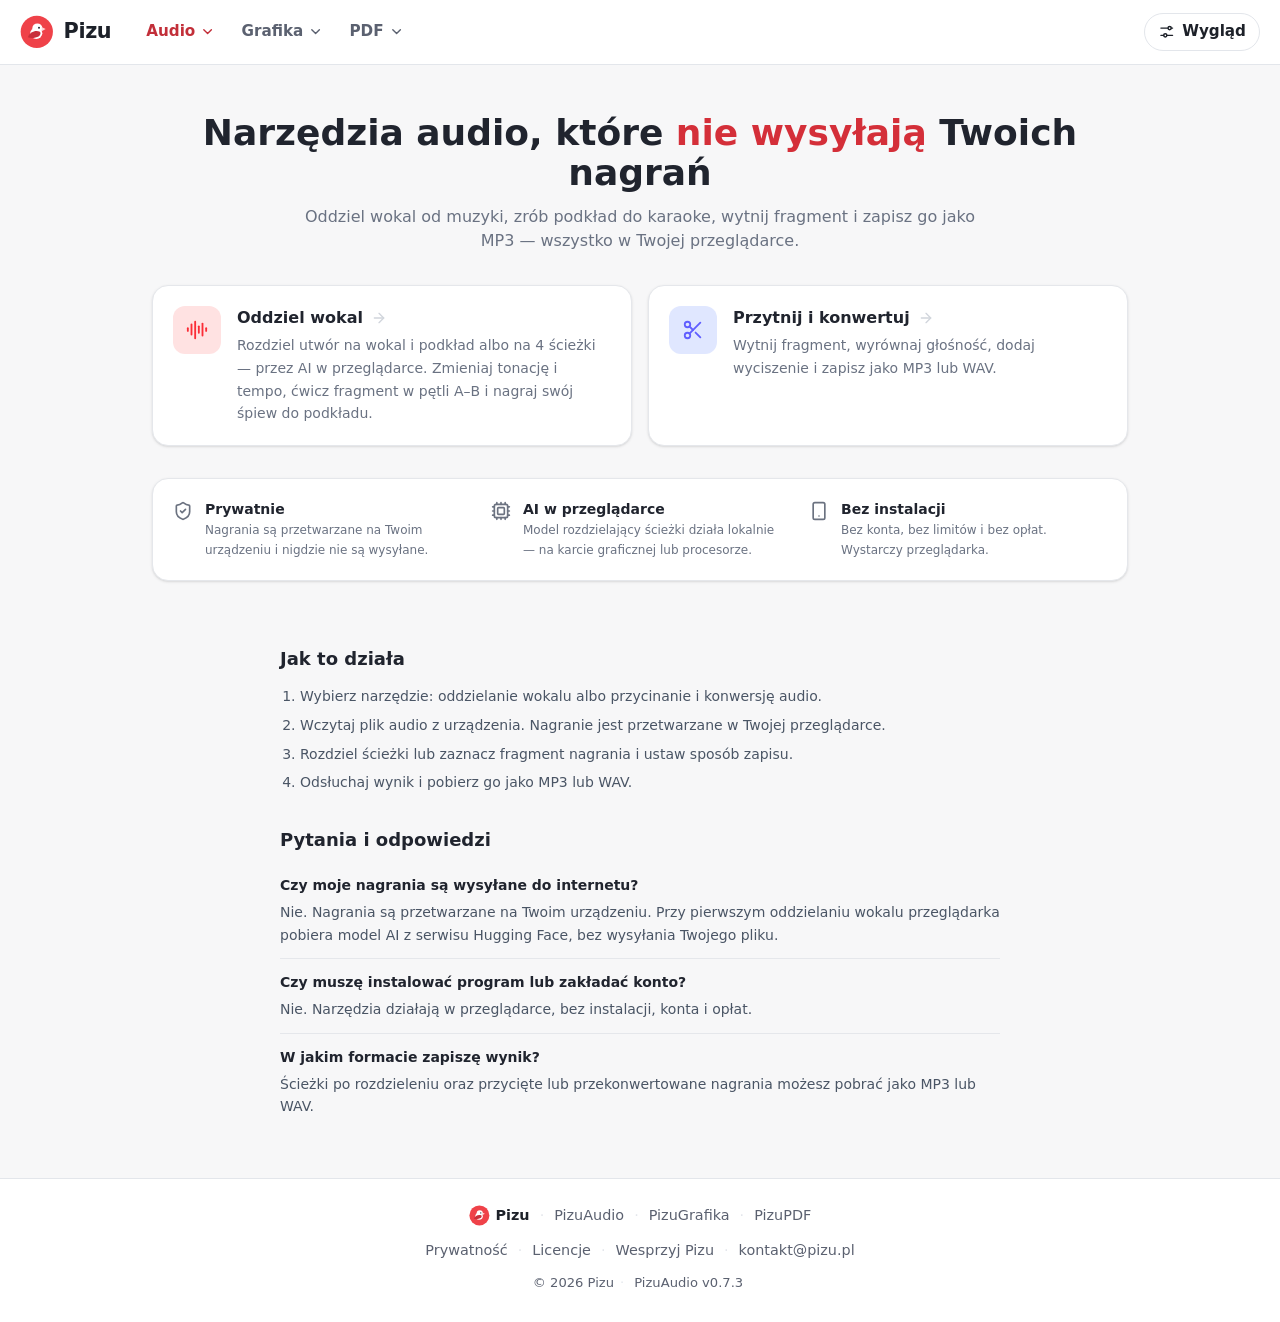
==== oddziel-wokal/index.html @ 80694b1b "Wdrożenie 0.7.3 (2026-10-23 07:40) Źródło: pizu-audio daf55ec" ====
<!DOCTYPE html>
<html lang="pl">
  <head>
    <meta charset="UTF-8" />
    <!-- every address (/, /oddziel-wokal/, …) loads files from the site root — see lib/routes.ts -->
    <base href="/" />
    <meta name="viewport" content="width=device-width, initial-scale=1.0" />
    <meta
      http-equiv="Content-Security-Policy"
      content="default-src 'self'; script-src 'self' 'wasm-unsafe-eval'; style-src 'self' 'unsafe-inline'; img-src 'self' data: blob:; media-src 'self' blob:; font-src 'self' data:; worker-src 'self' blob:; connect-src 'self' https://huggingface.co https://*.hf.co; base-uri 'self'; form-action 'none'"
    />
    <meta name="description" content="Rozdziel piosenkę na wokal i podkład albo na 4 ścieżki dzięki AI w przeglądarce. Zmień tonację i tempo, ćwicz w pętli A–B i nagraj karaoke. Bez wysyłania nagrań." />
    <link rel="canonical" href="https://audio.pizu.pl/oddziel-wokal/" />
    <!-- link previews: scripts/tool-pages.mjs sets og:title, og:description and og:url for every tool page;
         the image is shared (pizu-pl: scripts/og-image-tool.html → node scripts/og-image.mjs) -->
    <meta property="og:title" content="Oddziel wokal od muzyki — podkład do karaoke | PizuAudio" />
    <meta property="og:description" content="Rozdziel piosenkę na wokal i podkład albo na 4 ścieżki dzięki AI w przeglądarce. Zmień tonację i tempo, ćwicz w pętli A–B i nagraj karaoke. Bez wysyłania nagrań." />
    <meta property="og:type" content="website" />
    <meta property="og:url" content="https://audio.pizu.pl/oddziel-wokal/" />
    <meta property="og:site_name" content="PizuAudio" />
    <meta property="og:locale" content="pl_PL" />
    <meta property="og:image" content="https://audio.pizu.pl/og-image.png" />
    <meta property="og:image:type" content="image/png" />
    <meta property="og:image:width" content="1200" />
    <meta property="og:image:height" content="630" />
    <meta property="og:image:alt" content="Ptak Pizu i napis: PizuAudio — narzędzia, które nie wysyłają Twoich plików. Oddziel wokal, przytnij, MP3 i WAV." />
    <meta name="twitter:card" content="summary_large_image" />
    <link rel="icon" type="image/png" href="./favicon.png" />
    <!-- applies saved theme / contrast / text size before the first paint -->
    <script src="./settings-init.js"></script>
    <title>Oddziel wokal od muzyki — podkład do karaoke | PizuAudio</title>
    <script type="module" crossorigin src="./assets/index-DlDns-Rc.js"></script>
    <link rel="stylesheet" crossorigin href="./assets/index-CLiriAs9.css">
    <script id="page-structured-data" type="application/ld+json">{"@context":"https://schema.org","@graph":[{"@type":"SoftwareApplication","name":"Oddziel wokal od muzyki","description":"Rozdziel piosenkę na wokal i podkład albo na 4 ścieżki dzięki AI w przeglądarce. Zmień tonację i tempo, ćwicz w pętli A–B i nagraj karaoke. Bez wysyłania nagrań.","applicationCategory":"MultimediaApplication","operatingSystem":"Dowolny — działa w przeglądarce","offers":{"@type":"Offer","price":0,"priceCurrency":"PLN"},"url":"https://audio.pizu.pl/oddziel-wokal/"},{"@type":"FAQPage","url":"https://audio.pizu.pl/oddziel-wokal/","mainEntity":[{"@type":"Question","name":"Czy nagranie trafia na serwer?","acceptedAnswer":{"@type":"Answer","text":"Nie. Rozdzielanie odbywa się na Twoim urządzeniu. Z internetu pobierany jest tylko model AI (z serwisu Hugging Face) — bez Twoich nagrań."}},{"@type":"Question","name":"Ile trwa rozdzielanie?","acceptedAnswer":{"@type":"Answer","text":"Zależy od długości utworu i mocy komputera — od kilkudziesięciu sekund do kilku minut. W tym czasie możesz korzystać z innych narzędzi; rozdzielanie trwa dalej."}},{"@type":"Question","name":"Jak zrobić podkład do karaoke?","acceptedAnswer":{"@type":"Answer","text":"Po rozdzieleniu wybierz w mikserze „Karaoke (bez wokalu)” i pobierz podkład albo od razu nagraj do niego swój śpiew."}},{"@type":"Question","name":"Czy mogę zmienić tonację piosenki?","acceptedAnswer":{"@type":"Answer","text":"Tak — w mikserze zmienisz tonację i tempo, np. żeby dopasować utwór do swojego głosu."}}]}]}</script>
  </head>
  <body>
    <div id="root"><!-- pizu:static-content -->
    <div class="flex flex-col min-h-screen">
      <pizu-header site="audio" tool="oddziel-wokal" settings=""></pizu-header>
      <main id="main" tabindex="-1" class="flex-1 focus:outline-none">
        <div class="max-w-4xl mx-auto px-4 md:px-6 pt-6 pb-5">
        <div class="flex items-center gap-3">
          <div class="w-10 h-10 bg-red-100 text-red-500 rounded-xl flex items-center justify-center shrink-0"><svg xmlns="http://www.w3.org/2000/svg" width="20" height="20" viewBox="0 0 24 24" fill="none" stroke="currentColor" stroke-width="2" stroke-linecap="round" stroke-linejoin="round" class="lucide lucide-audio-lines" aria-hidden="true"><path d="M2 10v3"></path><path d="M6 6v11"></path><path d="M10 3v18"></path><path d="M14 8v7"></path><path d="M18 5v13"></path><path d="M22 10v3"></path></svg></div>
          <div>
            <h1 class="text-xl font-bold text-ink">Oddziel wokal od muzyki</h1>
            <p class="text-sm text-gray-500">Wokal, podkład i 4 osobne ścieżki — rozdzielane przez AI na Twoim urządzeniu.</p>
          </div>
        </div>
      </div>
        <section aria-labelledby="info-separate" class="max-w-3xl mx-auto px-4 sm:px-6 pt-4 pb-12 text-sm text-gray-600 leading-relaxed">
        <h2 id="info-separate" class="text-lg font-bold text-ink">Jak to działa</h2>
        <p class="mt-2">Rozdzielasz utwór na wokal i podkład — albo na cztery ścieżki — modelem AI, który działa w Twojej przeglądarce. Nagranie nie jest nigdzie wysyłane.</p>
        <ol class="mt-3 space-y-1.5 list-decimal pl-5">
          <li>Wczytaj plik audio — MP3, WAV, FLAC, OGG, M4A i inne, które obsługuje Twoja przeglądarka.</li>
          <li>Rozdziel nagranie na wokal i podkład albo na cztery ścieżki. Przy pierwszym użyciu przeglądarka pobierze model AI (ok. 172 MB) i zapamięta go na kolejne razy.</li>
          <li>Słuchaj w mikserze: karaoke bez wokalu, sam wokal, bez perkusji albo bez basu. Zmieniaj tonację i tempo, ćwicz fragment w pętli A–B.</li>
          <li>Pobierz ścieżki jako MP3 lub WAV albo nagraj swój śpiew do podkładu.</li>
        </ol>
        <h2 class="mt-8 text-lg font-bold text-ink">Pytania i odpowiedzi</h2>
        <dl class="mt-2 divide-y divide-gray-200">
          <div class="py-3"><dt class="font-semibold text-ink">Czy nagranie trafia na serwer?</dt><dd class="mt-1">Nie. Rozdzielanie odbywa się na Twoim urządzeniu. Z internetu pobierany jest tylko model AI (z serwisu Hugging Face) — bez Twoich nagrań.</dd></div>
          <div class="py-3"><dt class="font-semibold text-ink">Ile trwa rozdzielanie?</dt><dd class="mt-1">Zależy od długości utworu i mocy komputera — od kilkudziesięciu sekund do kilku minut. W tym czasie możesz korzystać z innych narzędzi; rozdzielanie trwa dalej.</dd></div>
          <div class="py-3"><dt class="font-semibold text-ink">Jak zrobić podkład do karaoke?</dt><dd class="mt-1">Po rozdzieleniu wybierz w mikserze „Karaoke (bez wokalu)” i pobierz podkład albo od razu nagraj do niego swój śpiew.</dd></div>
          <div class="py-3"><dt class="font-semibold text-ink">Czy mogę zmienić tonację piosenki?</dt><dd class="mt-1">Tak — w mikserze zmienisz tonację i tempo, np. żeby dopasować utwór do swojego głosu.</dd></div>
        </dl>
      </section>
      </main>
      <pizu-footer product="PizuAudio"></pizu-footer>
    </div>
    <!-- /pizu:static-content --></div>
  </body>
</html>
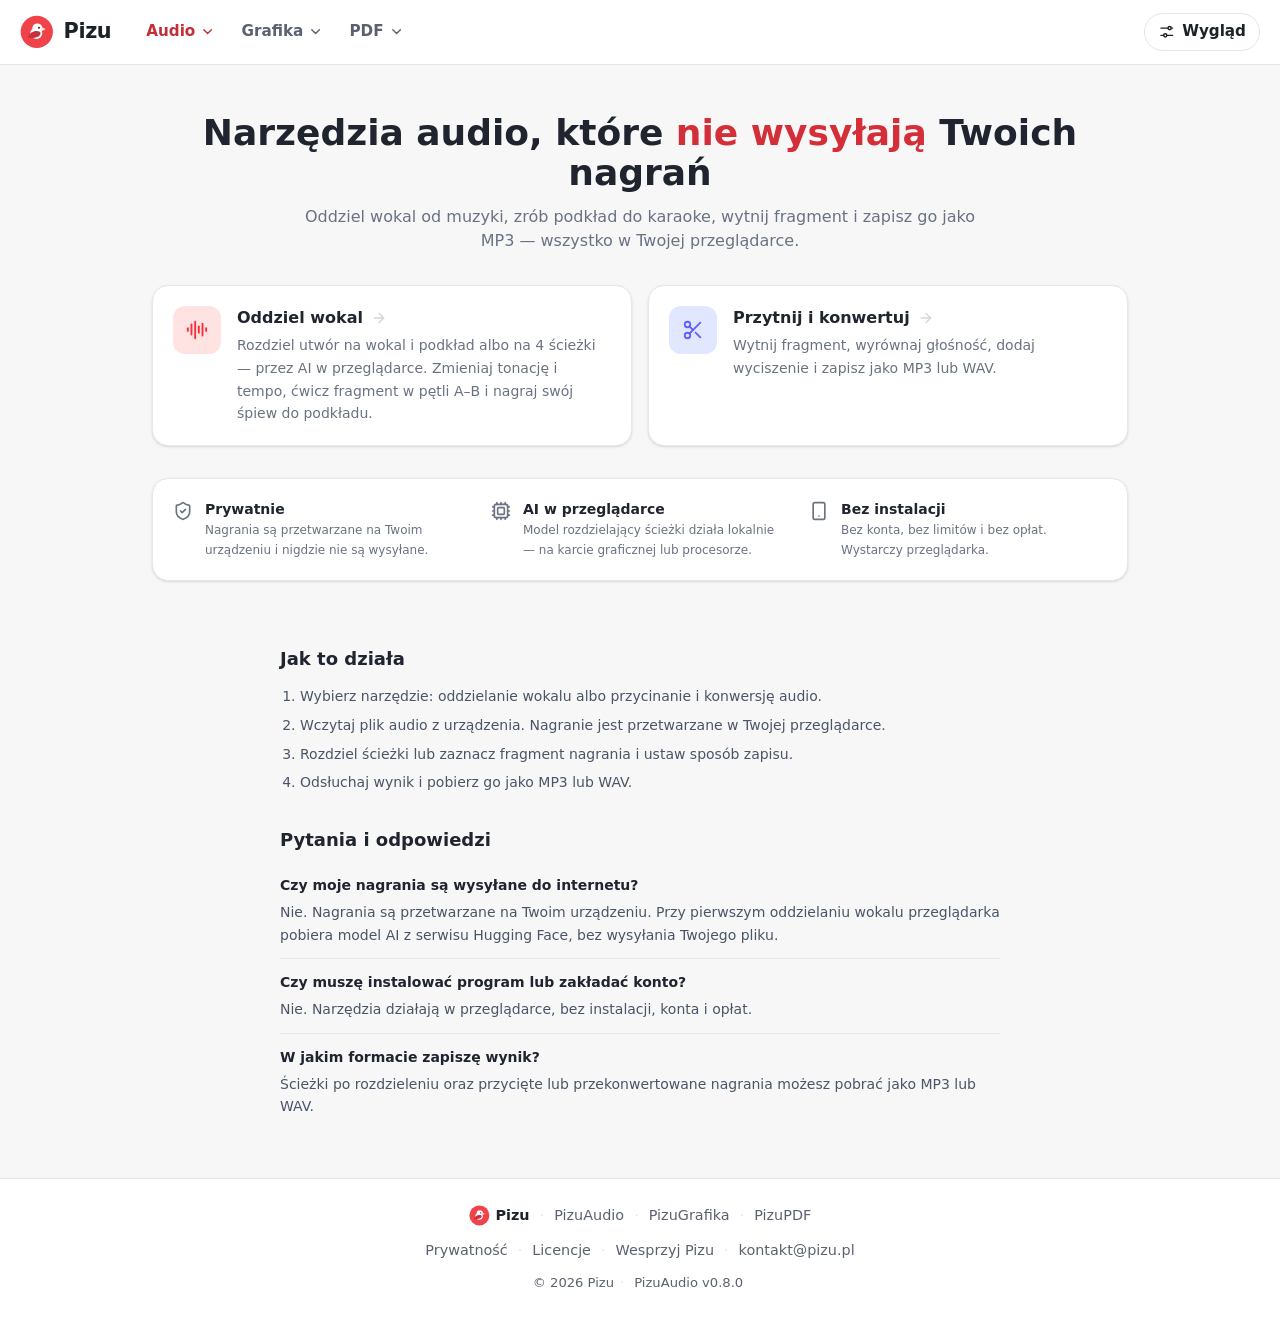
==== commit 53d79973: "Wdrożenie 0.8.0 (2026-10-23 12:11) Źródło: pizu-audio d2d9c14" ====
--- a/oddziel-wokal/index.html
+++ b/oddziel-wokal/index.html
@@ -29,7 +29,7 @@
     <!-- applies saved theme / contrast / text size before the first paint -->
     <script src="./settings-init.js"></script>
     <title>Oddziel wokal od muzyki — podkład do karaoke | PizuAudio</title>
-    <script type="module" crossorigin src="./assets/index-DlDns-Rc.js"></script>
+    <script type="module" crossorigin src="./assets/index-BWuf-z8Z.js"></script>
     <link rel="stylesheet" crossorigin href="./assets/index-CLiriAs9.css">
     <script id="page-structured-data" type="application/ld+json">{"@context":"https://schema.org","@graph":[{"@type":"SoftwareApplication","name":"Oddziel wokal od muzyki","description":"Rozdziel piosenkę na wokal i podkład albo na 4 ścieżki dzięki AI w przeglądarce. Zmień tonację i tempo, ćwicz w pętli A–B i nagraj karaoke. Bez wysyłania nagrań.","applicationCategory":"MultimediaApplication","operatingSystem":"Dowolny — działa w przeglądarce","offers":{"@type":"Offer","price":0,"priceCurrency":"PLN"},"url":"https://audio.pizu.pl/oddziel-wokal/"},{"@type":"FAQPage","url":"https://audio.pizu.pl/oddziel-wokal/","mainEntity":[{"@type":"Question","name":"Czy nagranie trafia na serwer?","acceptedAnswer":{"@type":"Answer","text":"Nie. Rozdzielanie odbywa się na Twoim urządzeniu. Z internetu pobierany jest tylko model AI (z serwisu Hugging Face) — bez Twoich nagrań."}},{"@type":"Question","name":"Ile trwa rozdzielanie?","acceptedAnswer":{"@type":"Answer","text":"Zależy od długości utworu i mocy komputera — od kilkudziesięciu sekund do kilku minut. W tym czasie możesz korzystać z innych narzędzi; rozdzielanie trwa dalej."}},{"@type":"Question","name":"Jak zrobić podkład do karaoke?","acceptedAnswer":{"@type":"Answer","text":"Po rozdzieleniu wybierz w mikserze „Karaoke (bez wokalu)” i pobierz podkład albo od razu nagraj do niego swój śpiew."}},{"@type":"Question","name":"Czy mogę zmienić tonację piosenki?","acceptedAnswer":{"@type":"Answer","text":"Tak — w mikserze zmienisz tonację i tempo, np. żeby dopasować utwór do swojego głosu."}}]}]}</script>
   </head>
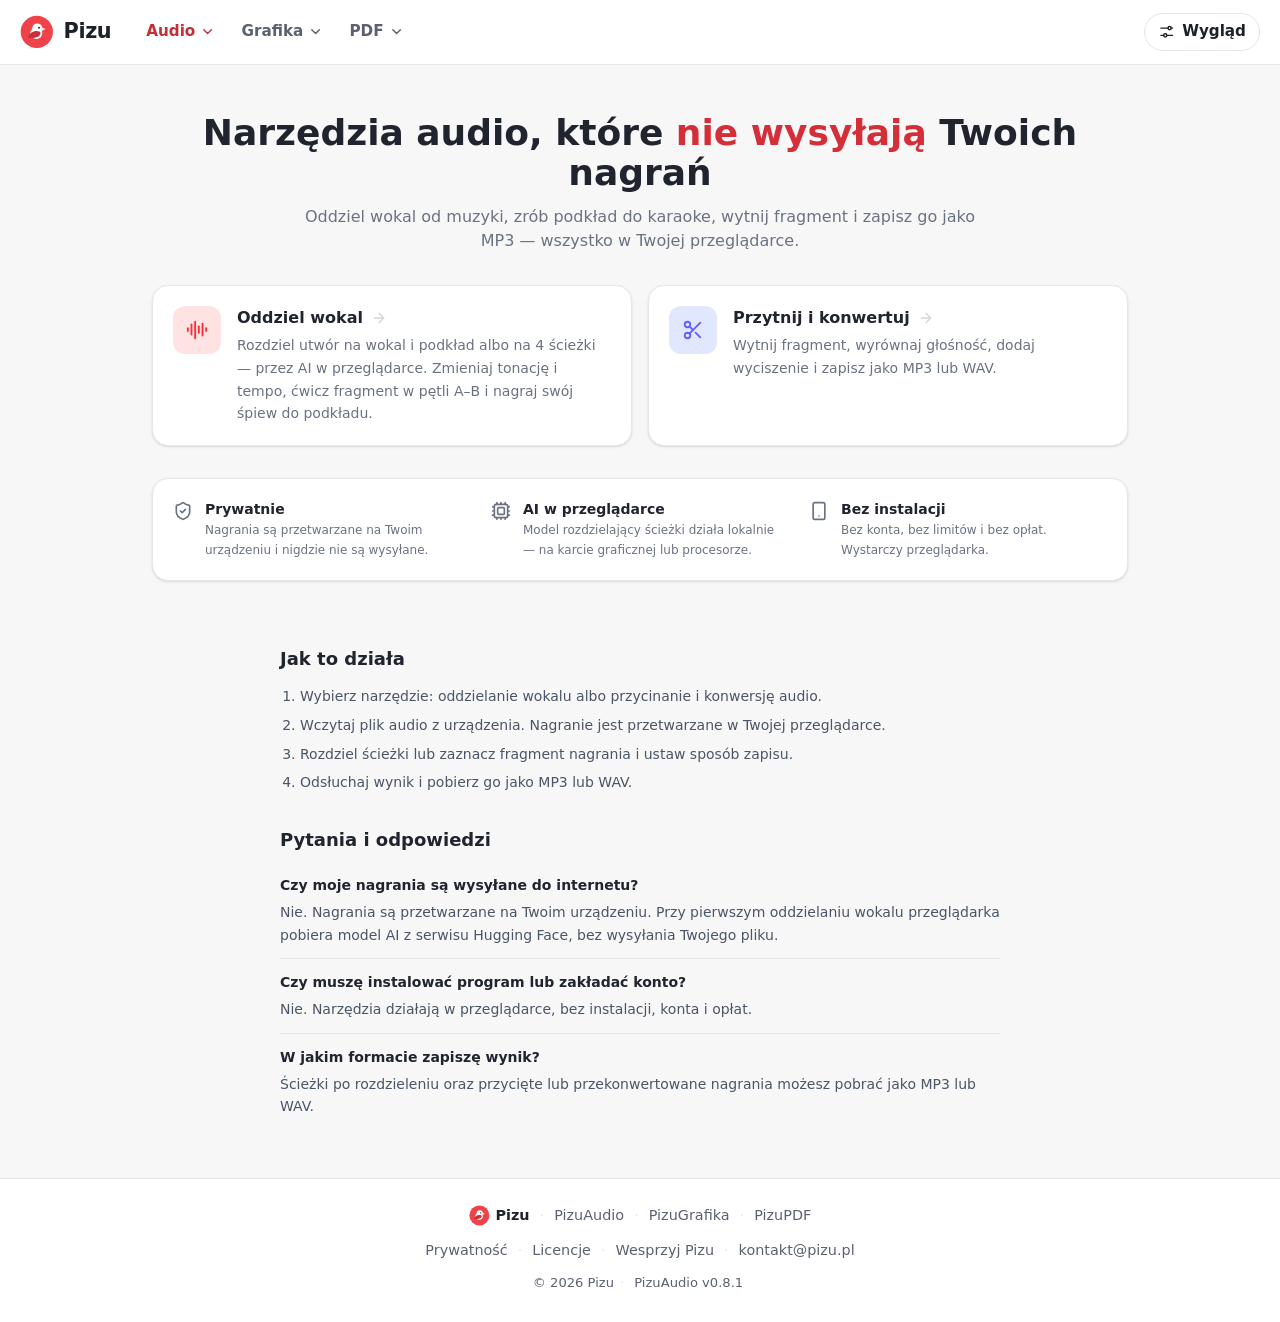
==== commit 84ae461e: "Wdrożenie 0.8.1 (2026-10-23 19:12) Źródło: pizu-audio aa03c47" ====
--- a/oddziel-wokal/index.html
+++ b/oddziel-wokal/index.html
@@ -29,7 +29,7 @@
     <!-- applies saved theme / contrast / text size before the first paint -->
     <script src="./settings-init.js"></script>
     <title>Oddziel wokal od muzyki — podkład do karaoke | PizuAudio</title>
-    <script type="module" crossorigin src="./assets/index-BWuf-z8Z.js"></script>
+    <script type="module" crossorigin src="./assets/index-Cn_X9pmi.js"></script>
     <link rel="stylesheet" crossorigin href="./assets/index-CLiriAs9.css">
     <script id="page-structured-data" type="application/ld+json">{"@context":"https://schema.org","@graph":[{"@type":"SoftwareApplication","name":"Oddziel wokal od muzyki","description":"Rozdziel piosenkę na wokal i podkład albo na 4 ścieżki dzięki AI w przeglądarce. Zmień tonację i tempo, ćwicz w pętli A–B i nagraj karaoke. Bez wysyłania nagrań.","applicationCategory":"MultimediaApplication","operatingSystem":"Dowolny — działa w przeglądarce","offers":{"@type":"Offer","price":0,"priceCurrency":"PLN"},"url":"https://audio.pizu.pl/oddziel-wokal/"},{"@type":"FAQPage","url":"https://audio.pizu.pl/oddziel-wokal/","mainEntity":[{"@type":"Question","name":"Czy nagranie trafia na serwer?","acceptedAnswer":{"@type":"Answer","text":"Nie. Rozdzielanie odbywa się na Twoim urządzeniu. Z internetu pobierany jest tylko model AI (z serwisu Hugging Face) — bez Twoich nagrań."}},{"@type":"Question","name":"Ile trwa rozdzielanie?","acceptedAnswer":{"@type":"Answer","text":"Zależy od długości utworu i mocy komputera — od kilkudziesięciu sekund do kilku minut. W tym czasie możesz korzystać z innych narzędzi; rozdzielanie trwa dalej."}},{"@type":"Question","name":"Jak zrobić podkład do karaoke?","acceptedAnswer":{"@type":"Answer","text":"Po rozdzieleniu wybierz w mikserze „Karaoke (bez wokalu)” i pobierz podkład albo od razu nagraj do niego swój śpiew."}},{"@type":"Question","name":"Czy mogę zmienić tonację piosenki?","acceptedAnswer":{"@type":"Answer","text":"Tak — w mikserze zmienisz tonację i tempo, np. żeby dopasować utwór do swojego głosu."}}]}]}</script>
   </head>
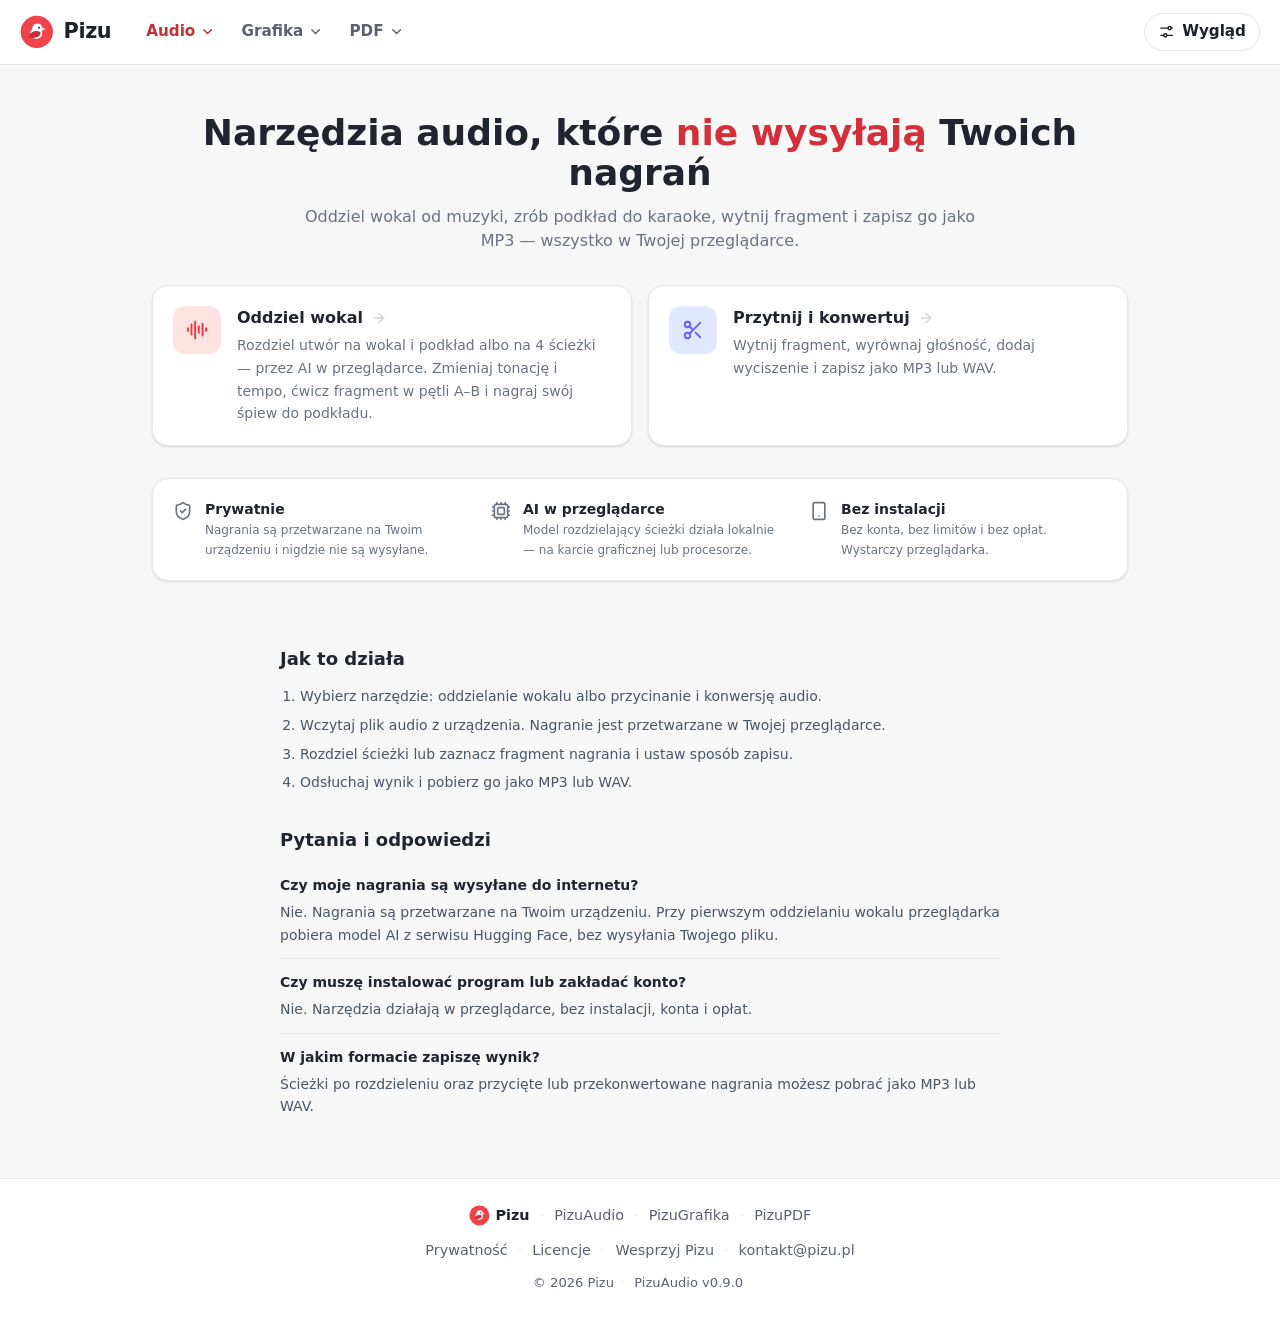
==== commit 9874a0d9: "Wdrożenie 0.9.0 (2026-10-29 17:34) Źródło: pizu-audio 069af26" ====
--- a/oddziel-wokal/index.html
+++ b/oddziel-wokal/index.html
@@ -26,11 +26,13 @@
     <meta property="og:image:alt" content="Ptak Pizu i napis: PizuAudio — narzędzia, które nie wysyłają Twoich plików. Oddziel wokal, przytnij, MP3 i WAV." />
     <meta name="twitter:card" content="summary_large_image" />
     <link rel="icon" type="image/png" href="./favicon.png" />
+    <link rel="manifest" href="/manifest.webmanifest" />
+    <link rel="apple-touch-icon" href="/apple-touch-icon.png" />
     <!-- applies saved theme / contrast / text size before the first paint -->
     <script src="./settings-init.js"></script>
     <title>Oddziel wokal od muzyki — podkład do karaoke | PizuAudio</title>
-    <script type="module" crossorigin src="./assets/index-Cn_X9pmi.js"></script>
-    <link rel="stylesheet" crossorigin href="./assets/index-CLiriAs9.css">
+    <script type="module" crossorigin src="./assets/index-jfk56XvZ.js"></script>
+    <link rel="stylesheet" crossorigin href="./assets/index-Cy7Ef9zP.css">
     <script id="page-structured-data" type="application/ld+json">{"@context":"https://schema.org","@graph":[{"@type":"SoftwareApplication","name":"Oddziel wokal od muzyki","description":"Rozdziel piosenkę na wokal i podkład albo na 4 ścieżki dzięki AI w przeglądarce. Zmień tonację i tempo, ćwicz w pętli A–B i nagraj karaoke. Bez wysyłania nagrań.","applicationCategory":"MultimediaApplication","operatingSystem":"Dowolny — działa w przeglądarce","offers":{"@type":"Offer","price":0,"priceCurrency":"PLN"},"url":"https://audio.pizu.pl/oddziel-wokal/"},{"@type":"FAQPage","url":"https://audio.pizu.pl/oddziel-wokal/","mainEntity":[{"@type":"Question","name":"Czy nagranie trafia na serwer?","acceptedAnswer":{"@type":"Answer","text":"Nie. Rozdzielanie odbywa się na Twoim urządzeniu. Z internetu pobierany jest tylko model AI (z serwisu Hugging Face) — bez Twoich nagrań."}},{"@type":"Question","name":"Ile trwa rozdzielanie?","acceptedAnswer":{"@type":"Answer","text":"Zależy od długości utworu i mocy komputera — od kilkudziesięciu sekund do kilku minut. W tym czasie możesz korzystać z innych narzędzi; rozdzielanie trwa dalej."}},{"@type":"Question","name":"Jak zrobić podkład do karaoke?","acceptedAnswer":{"@type":"Answer","text":"Po rozdzieleniu wybierz w mikserze „Karaoke (bez wokalu)” i pobierz podkład albo od razu nagraj do niego swój śpiew."}},{"@type":"Question","name":"Czy mogę zmienić tonację piosenki?","acceptedAnswer":{"@type":"Answer","text":"Tak — w mikserze zmienisz tonację i tempo, np. żeby dopasować utwór do swojego głosu."}}]}]}</script>
   </head>
   <body>
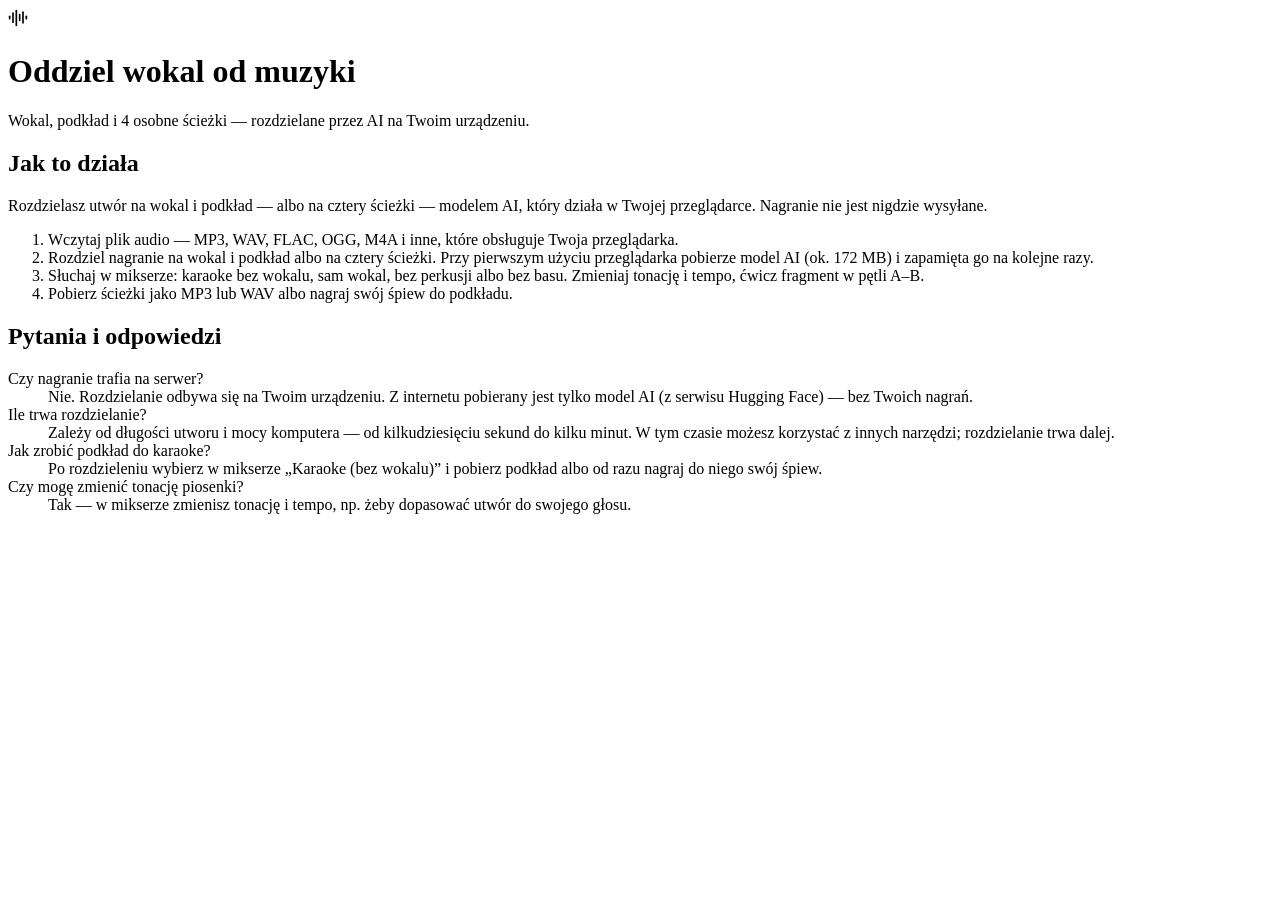
==== commit b698b408: "Wdrożenie 0.10.0 (2026-11-08 06:50) Źródło: pizu-audio ba9b7a0" ====
--- a/oddziel-wokal/index.html
+++ b/oddziel-wokal/index.html
@@ -1,41 +1,42 @@
-<!DOCTYPE html>
-<html lang="pl">
-  <head>
-    <meta charset="UTF-8" />
-    <!-- every address (/, /oddziel-wokal/, …) loads files from the site root — see lib/routes.ts -->
-    <base href="/" />
-    <meta name="viewport" content="width=device-width, initial-scale=1.0" />
-    <meta
-      http-equiv="Content-Security-Policy"
-      content="default-src 'self'; script-src 'self' 'wasm-unsafe-eval'; style-src 'self' 'unsafe-inline'; img-src 'self' data: blob:; media-src 'self' blob:; font-src 'self' data:; worker-src 'self' blob:; connect-src 'self' https://huggingface.co https://*.hf.co; base-uri 'self'; form-action 'none'"
-    />
-    <meta name="description" content="Rozdziel piosenkę na wokal i podkład albo na 4 ścieżki dzięki AI w przeglądarce. Zmień tonację i tempo, ćwicz w pętli A–B i nagraj karaoke. Bez wysyłania nagrań." />
-    <link rel="canonical" href="https://audio.pizu.pl/oddziel-wokal/" />
-    <!-- link previews: scripts/tool-pages.mjs sets og:title, og:description and og:url for every tool page;
-         the image is shared (pizu-pl: scripts/og-image-tool.html → node scripts/og-image.mjs) -->
-    <meta property="og:title" content="Oddziel wokal od muzyki — podkład do karaoke | PizuAudio" />
-    <meta property="og:description" content="Rozdziel piosenkę na wokal i podkład albo na 4 ścieżki dzięki AI w przeglądarce. Zmień tonację i tempo, ćwicz w pętli A–B i nagraj karaoke. Bez wysyłania nagrań." />
-    <meta property="og:type" content="website" />
-    <meta property="og:url" content="https://audio.pizu.pl/oddziel-wokal/" />
-    <meta property="og:site_name" content="PizuAudio" />
-    <meta property="og:locale" content="pl_PL" />
-    <meta property="og:image" content="https://audio.pizu.pl/og-image.png" />
-    <meta property="og:image:type" content="image/png" />
-    <meta property="og:image:width" content="1200" />
-    <meta property="og:image:height" content="630" />
-    <meta property="og:image:alt" content="Ptak Pizu i napis: PizuAudio — narzędzia, które nie wysyłają Twoich plików. Oddziel wokal, przytnij, MP3 i WAV." />
-    <meta name="twitter:card" content="summary_large_image" />
+<!DOCTYPE html>
+<html lang="pl">
+  <head>
+    <meta charset="UTF-8" />
+    <!-- every address (/audio/, /audio/oddziel-wokal/, …) loads files from the application
+         base (scripts/base.mjs), not from the site root — see lib/routes.ts -->
+    <base href="/audio/" />
+    <meta name="viewport" content="width=device-width, initial-scale=1.0" />
+    <meta
+      http-equiv="Content-Security-Policy"
+      content="default-src 'self'; script-src 'self' 'wasm-unsafe-eval'; style-src 'self' 'unsafe-inline'; img-src 'self' data: blob:; media-src 'self' blob:; font-src 'self' data:; worker-src 'self' blob:; connect-src 'self' https://huggingface.co https://*.hf.co; base-uri 'self'; form-action 'none'"
+    />
+    <meta name="description" content="Rozdziel piosenkę na wokal i podkład albo na 4 ścieżki dzięki AI w przeglądarce. Zmień tonację i tempo, ćwicz w pętli A–B i nagraj karaoke. Bez wysyłania nagrań." />
+    <link rel="canonical" href="https://pizu.pl/audio/oddziel-wokal/" />
+    <!-- link previews: scripts/tool-pages.mjs sets og:title, og:description and og:url for every tool page;
+         the image is shared (pizu-pl: scripts/og-image-tool.html → node scripts/og-image.mjs) -->
+    <meta property="og:title" content="Oddziel wokal od muzyki — podkład do karaoke | PizuAudio" />
+    <meta property="og:description" content="Rozdziel piosenkę na wokal i podkład albo na 4 ścieżki dzięki AI w przeglądarce. Zmień tonację i tempo, ćwicz w pętli A–B i nagraj karaoke. Bez wysyłania nagrań." />
+    <meta property="og:type" content="website" />
+    <meta property="og:url" content="https://pizu.pl/audio/oddziel-wokal/" />
+    <meta property="og:site_name" content="PizuAudio" />
+    <meta property="og:locale" content="pl_PL" />
+    <meta property="og:image" content="https://pizu.pl/audio/og-image.png" />
+    <meta property="og:image:type" content="image/png" />
+    <meta property="og:image:width" content="1200" />
+    <meta property="og:image:height" content="630" />
+    <meta property="og:image:alt" content="Ptak Pizu i napis: PizuAudio — narzędzia, które nie wysyłają Twoich plików. Oddziel wokal, przytnij, MP3 i WAV." />
+    <meta name="twitter:card" content="summary_large_image" />
     <link rel="icon" type="image/png" href="./favicon.png" />
-    <link rel="manifest" href="/manifest.webmanifest" />
-    <link rel="apple-touch-icon" href="/apple-touch-icon.png" />
-    <!-- applies saved theme / contrast / text size before the first paint -->
-    <script src="./settings-init.js"></script>
-    <title>Oddziel wokal od muzyki — podkład do karaoke | PizuAudio</title>
-    <script type="module" crossorigin src="./assets/index-jfk56XvZ.js"></script>
-    <link rel="stylesheet" crossorigin href="./assets/index-Cy7Ef9zP.css">
-    <script id="page-structured-data" type="application/ld+json">{"@context":"https://schema.org","@graph":[{"@type":"SoftwareApplication","name":"Oddziel wokal od muzyki","description":"Rozdziel piosenkę na wokal i podkład albo na 4 ścieżki dzięki AI w przeglądarce. Zmień tonację i tempo, ćwicz w pętli A–B i nagraj karaoke. Bez wysyłania nagrań.","applicationCategory":"MultimediaApplication","operatingSystem":"Dowolny — działa w przeglądarce","offers":{"@type":"Offer","price":0,"priceCurrency":"PLN"},"url":"https://audio.pizu.pl/oddziel-wokal/"},{"@type":"FAQPage","url":"https://audio.pizu.pl/oddziel-wokal/","mainEntity":[{"@type":"Question","name":"Czy nagranie trafia na serwer?","acceptedAnswer":{"@type":"Answer","text":"Nie. Rozdzielanie odbywa się na Twoim urządzeniu. Z internetu pobierany jest tylko model AI (z serwisu Hugging Face) — bez Twoich nagrań."}},{"@type":"Question","name":"Ile trwa rozdzielanie?","acceptedAnswer":{"@type":"Answer","text":"Zależy od długości utworu i mocy komputera — od kilkudziesięciu sekund do kilku minut. W tym czasie możesz korzystać z innych narzędzi; rozdzielanie trwa dalej."}},{"@type":"Question","name":"Jak zrobić podkład do karaoke?","acceptedAnswer":{"@type":"Answer","text":"Po rozdzieleniu wybierz w mikserze „Karaoke (bez wokalu)” i pobierz podkład albo od razu nagraj do niego swój śpiew."}},{"@type":"Question","name":"Czy mogę zmienić tonację piosenki?","acceptedAnswer":{"@type":"Answer","text":"Tak — w mikserze zmienisz tonację i tempo, np. żeby dopasować utwór do swojego głosu."}}]}]}</script>
-  </head>
-  <body>
+    <link rel="manifest" href="/audio/manifest.webmanifest" />
+    <link rel="apple-touch-icon" href="/audio/apple-touch-icon.png" />
+    <!-- applies saved theme / contrast / text size before the first paint -->
+    <script src="./settings-init.js"></script>
+    <title>Oddziel wokal od muzyki — podkład do karaoke | PizuAudio</title>
+    <script type="module" crossorigin src="/audio/assets/index-DnQNVbXv.js"></script>
+    <link rel="stylesheet" crossorigin href="/audio/assets/index-Cy7Ef9zP.css">
+    <script id="page-structured-data" type="application/ld+json">{"@context":"https://schema.org","@graph":[{"@type":"SoftwareApplication","name":"Oddziel wokal od muzyki","description":"Rozdziel piosenkę na wokal i podkład albo na 4 ścieżki dzięki AI w przeglądarce. Zmień tonację i tempo, ćwicz w pętli A–B i nagraj karaoke. Bez wysyłania nagrań.","applicationCategory":"MultimediaApplication","operatingSystem":"Dowolny — działa w przeglądarce","offers":{"@type":"Offer","price":0,"priceCurrency":"PLN"},"url":"https://pizu.pl/audio/oddziel-wokal/"},{"@type":"FAQPage","url":"https://pizu.pl/audio/oddziel-wokal/","mainEntity":[{"@type":"Question","name":"Czy nagranie trafia na serwer?","acceptedAnswer":{"@type":"Answer","text":"Nie. Rozdzielanie odbywa się na Twoim urządzeniu. Z internetu pobierany jest tylko model AI (z serwisu Hugging Face) — bez Twoich nagrań."}},{"@type":"Question","name":"Ile trwa rozdzielanie?","acceptedAnswer":{"@type":"Answer","text":"Zależy od długości utworu i mocy komputera — od kilkudziesięciu sekund do kilku minut. W tym czasie możesz korzystać z innych narzędzi; rozdzielanie trwa dalej."}},{"@type":"Question","name":"Jak zrobić podkład do karaoke?","acceptedAnswer":{"@type":"Answer","text":"Po rozdzieleniu wybierz w mikserze „Karaoke (bez wokalu)” i pobierz podkład albo od razu nagraj do niego swój śpiew."}},{"@type":"Question","name":"Czy mogę zmienić tonację piosenki?","acceptedAnswer":{"@type":"Answer","text":"Tak — w mikserze zmienisz tonację i tempo, np. żeby dopasować utwór do swojego głosu."}}]}]}</script>
+  </head>
+  <body>
     <div id="root"><!-- pizu:static-content -->
     <div class="flex flex-col min-h-screen">
       <pizu-header site="audio" tool="oddziel-wokal" settings=""></pizu-header>
@@ -69,6 +70,7 @@
       </main>
       <pizu-footer product="PizuAudio"></pizu-footer>
     </div>
-    <!-- /pizu:static-content --></div>
-  </body>
-</html>
+    <!-- /pizu:static-content --></div>+
+  </body>
+</html>
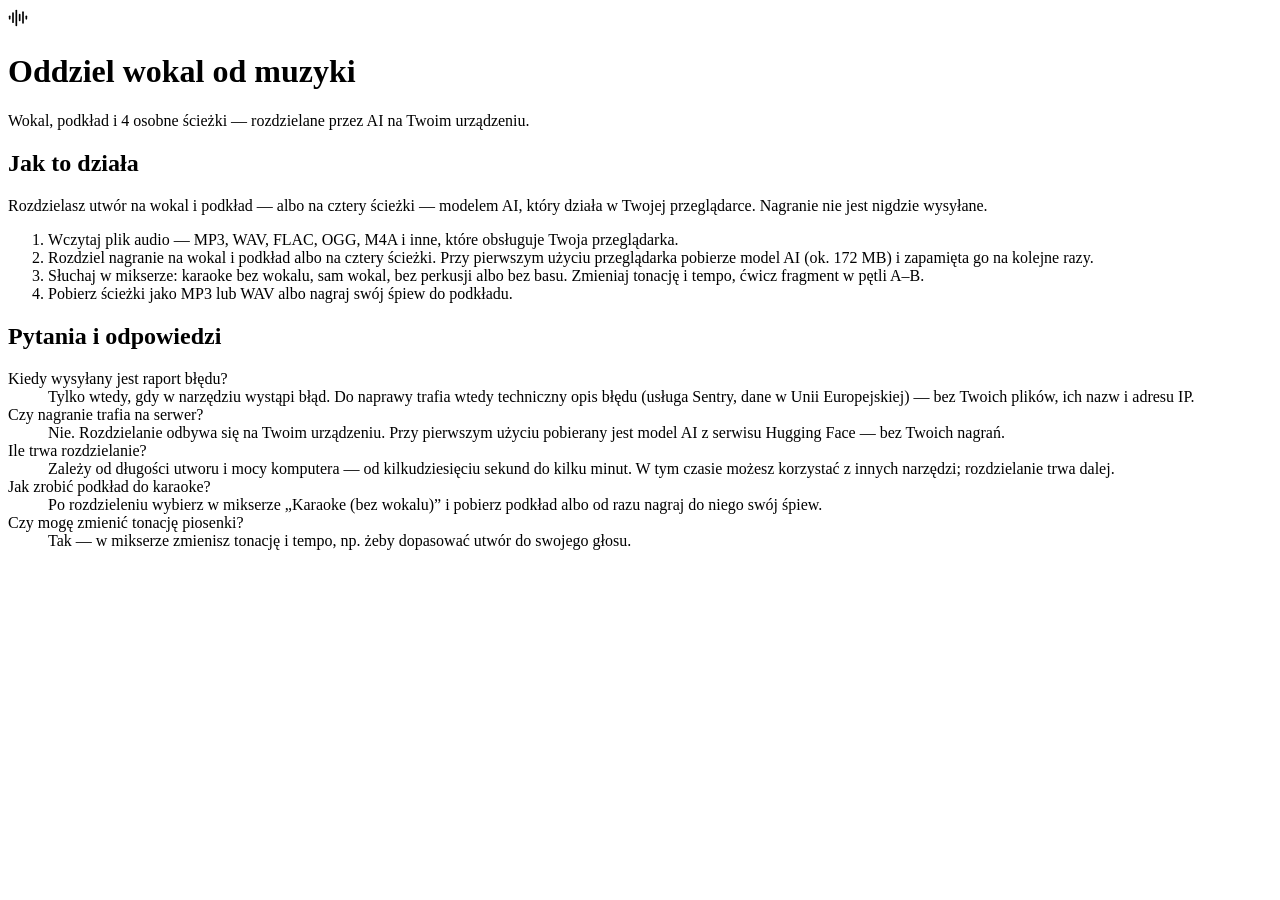
==== commit 7b1136e5: "Wdrożenie 0.11.0 (2026-11-10 17:44) Źródło: pizu-audio 1bc1f5e" ====
--- a/oddziel-wokal/index.html
+++ b/oddziel-wokal/index.html
@@ -8,7 +8,7 @@
     <meta name="viewport" content="width=device-width, initial-scale=1.0" />
     <meta
       http-equiv="Content-Security-Policy"
-      content="default-src 'self'; script-src 'self' 'wasm-unsafe-eval'; style-src 'self' 'unsafe-inline'; img-src 'self' data: blob:; media-src 'self' blob:; font-src 'self' data:; worker-src 'self' blob:; connect-src 'self' https://huggingface.co https://*.hf.co; base-uri 'self'; form-action 'none'"
+      content="default-src 'self'; script-src 'self' 'wasm-unsafe-eval'; style-src 'self' 'unsafe-inline'; img-src 'self' data: blob:; media-src 'self' blob:; font-src 'self' data:; worker-src 'self' blob:; connect-src 'self' https://huggingface.co https://*.hf.co https://o4512300568477696.ingest.de.sentry.io; base-uri 'self'; form-action 'none'"
     />
     <meta name="description" content="Rozdziel piosenkę na wokal i podkład albo na 4 ścieżki dzięki AI w przeglądarce. Zmień tonację i tempo, ćwicz w pętli A–B i nagraj karaoke. Bez wysyłania nagrań." />
     <link rel="canonical" href="https://pizu.pl/audio/oddziel-wokal/" />
@@ -32,9 +32,9 @@
     <!-- applies saved theme / contrast / text size before the first paint -->
     <script src="./settings-init.js"></script>
     <title>Oddziel wokal od muzyki — podkład do karaoke | PizuAudio</title>
-    <script type="module" crossorigin src="/audio/assets/index-DnQNVbXv.js"></script>
+    <script type="module" crossorigin src="/audio/assets/index-BYTq2mfL.js"></script>
     <link rel="stylesheet" crossorigin href="/audio/assets/index-Cy7Ef9zP.css">
-    <script id="page-structured-data" type="application/ld+json">{"@context":"https://schema.org","@graph":[{"@type":"SoftwareApplication","name":"Oddziel wokal od muzyki","description":"Rozdziel piosenkę na wokal i podkład albo na 4 ścieżki dzięki AI w przeglądarce. Zmień tonację i tempo, ćwicz w pętli A–B i nagraj karaoke. Bez wysyłania nagrań.","applicationCategory":"MultimediaApplication","operatingSystem":"Dowolny — działa w przeglądarce","offers":{"@type":"Offer","price":0,"priceCurrency":"PLN"},"url":"https://pizu.pl/audio/oddziel-wokal/"},{"@type":"FAQPage","url":"https://pizu.pl/audio/oddziel-wokal/","mainEntity":[{"@type":"Question","name":"Czy nagranie trafia na serwer?","acceptedAnswer":{"@type":"Answer","text":"Nie. Rozdzielanie odbywa się na Twoim urządzeniu. Z internetu pobierany jest tylko model AI (z serwisu Hugging Face) — bez Twoich nagrań."}},{"@type":"Question","name":"Ile trwa rozdzielanie?","acceptedAnswer":{"@type":"Answer","text":"Zależy od długości utworu i mocy komputera — od kilkudziesięciu sekund do kilku minut. W tym czasie możesz korzystać z innych narzędzi; rozdzielanie trwa dalej."}},{"@type":"Question","name":"Jak zrobić podkład do karaoke?","acceptedAnswer":{"@type":"Answer","text":"Po rozdzieleniu wybierz w mikserze „Karaoke (bez wokalu)” i pobierz podkład albo od razu nagraj do niego swój śpiew."}},{"@type":"Question","name":"Czy mogę zmienić tonację piosenki?","acceptedAnswer":{"@type":"Answer","text":"Tak — w mikserze zmienisz tonację i tempo, np. żeby dopasować utwór do swojego głosu."}}]}]}</script>
+    <script id="page-structured-data" type="application/ld+json">{"@context":"https://schema.org","@graph":[{"@type":"SoftwareApplication","name":"Oddziel wokal od muzyki","description":"Rozdziel piosenkę na wokal i podkład albo na 4 ścieżki dzięki AI w przeglądarce. Zmień tonację i tempo, ćwicz w pętli A–B i nagraj karaoke. Bez wysyłania nagrań.","applicationCategory":"MultimediaApplication","operatingSystem":"Dowolny — działa w przeglądarce","offers":{"@type":"Offer","price":0,"priceCurrency":"PLN"},"url":"https://pizu.pl/audio/oddziel-wokal/"},{"@type":"FAQPage","url":"https://pizu.pl/audio/oddziel-wokal/","mainEntity":[{"@type":"Question","name":"Kiedy wysyłany jest raport błędu?","acceptedAnswer":{"@type":"Answer","text":"Tylko wtedy, gdy w narzędziu wystąpi błąd. Do naprawy trafia wtedy techniczny opis błędu (usługa Sentry, dane w Unii Europejskiej) — bez Twoich plików, ich nazw i adresu IP."}},{"@type":"Question","name":"Czy nagranie trafia na serwer?","acceptedAnswer":{"@type":"Answer","text":"Nie. Rozdzielanie odbywa się na Twoim urządzeniu. Przy pierwszym użyciu pobierany jest model AI z serwisu Hugging Face — bez Twoich nagrań."}},{"@type":"Question","name":"Ile trwa rozdzielanie?","acceptedAnswer":{"@type":"Answer","text":"Zależy od długości utworu i mocy komputera — od kilkudziesięciu sekund do kilku minut. W tym czasie możesz korzystać z innych narzędzi; rozdzielanie trwa dalej."}},{"@type":"Question","name":"Jak zrobić podkład do karaoke?","acceptedAnswer":{"@type":"Answer","text":"Po rozdzieleniu wybierz w mikserze „Karaoke (bez wokalu)” i pobierz podkład albo od razu nagraj do niego swój śpiew."}},{"@type":"Question","name":"Czy mogę zmienić tonację piosenki?","acceptedAnswer":{"@type":"Answer","text":"Tak — w mikserze zmienisz tonację i tempo, np. żeby dopasować utwór do swojego głosu."}}]}]}</script>
   </head>
   <body>
     <div id="root"><!-- pizu:static-content -->
@@ -61,7 +61,8 @@
         </ol>
         <h2 class="mt-8 text-lg font-bold text-ink">Pytania i odpowiedzi</h2>
         <dl class="mt-2 divide-y divide-gray-200">
-          <div class="py-3"><dt class="font-semibold text-ink">Czy nagranie trafia na serwer?</dt><dd class="mt-1">Nie. Rozdzielanie odbywa się na Twoim urządzeniu. Z internetu pobierany jest tylko model AI (z serwisu Hugging Face) — bez Twoich nagrań.</dd></div>
+          <div class="py-3"><dt class="font-semibold text-ink">Kiedy wysyłany jest raport błędu?</dt><dd class="mt-1">Tylko wtedy, gdy w narzędziu wystąpi błąd. Do naprawy trafia wtedy techniczny opis błędu (usługa Sentry, dane w Unii Europejskiej) — bez Twoich plików, ich nazw i adresu IP.</dd></div>
+          <div class="py-3"><dt class="font-semibold text-ink">Czy nagranie trafia na serwer?</dt><dd class="mt-1">Nie. Rozdzielanie odbywa się na Twoim urządzeniu. Przy pierwszym użyciu pobierany jest model AI z serwisu Hugging Face — bez Twoich nagrań.</dd></div>
           <div class="py-3"><dt class="font-semibold text-ink">Ile trwa rozdzielanie?</dt><dd class="mt-1">Zależy od długości utworu i mocy komputera — od kilkudziesięciu sekund do kilku minut. W tym czasie możesz korzystać z innych narzędzi; rozdzielanie trwa dalej.</dd></div>
           <div class="py-3"><dt class="font-semibold text-ink">Jak zrobić podkład do karaoke?</dt><dd class="mt-1">Po rozdzieleniu wybierz w mikserze „Karaoke (bez wokalu)” i pobierz podkład albo od razu nagraj do niego swój śpiew.</dd></div>
           <div class="py-3"><dt class="font-semibold text-ink">Czy mogę zmienić tonację piosenki?</dt><dd class="mt-1">Tak — w mikserze zmienisz tonację i tempo, np. żeby dopasować utwór do swojego głosu.</dd></div>
